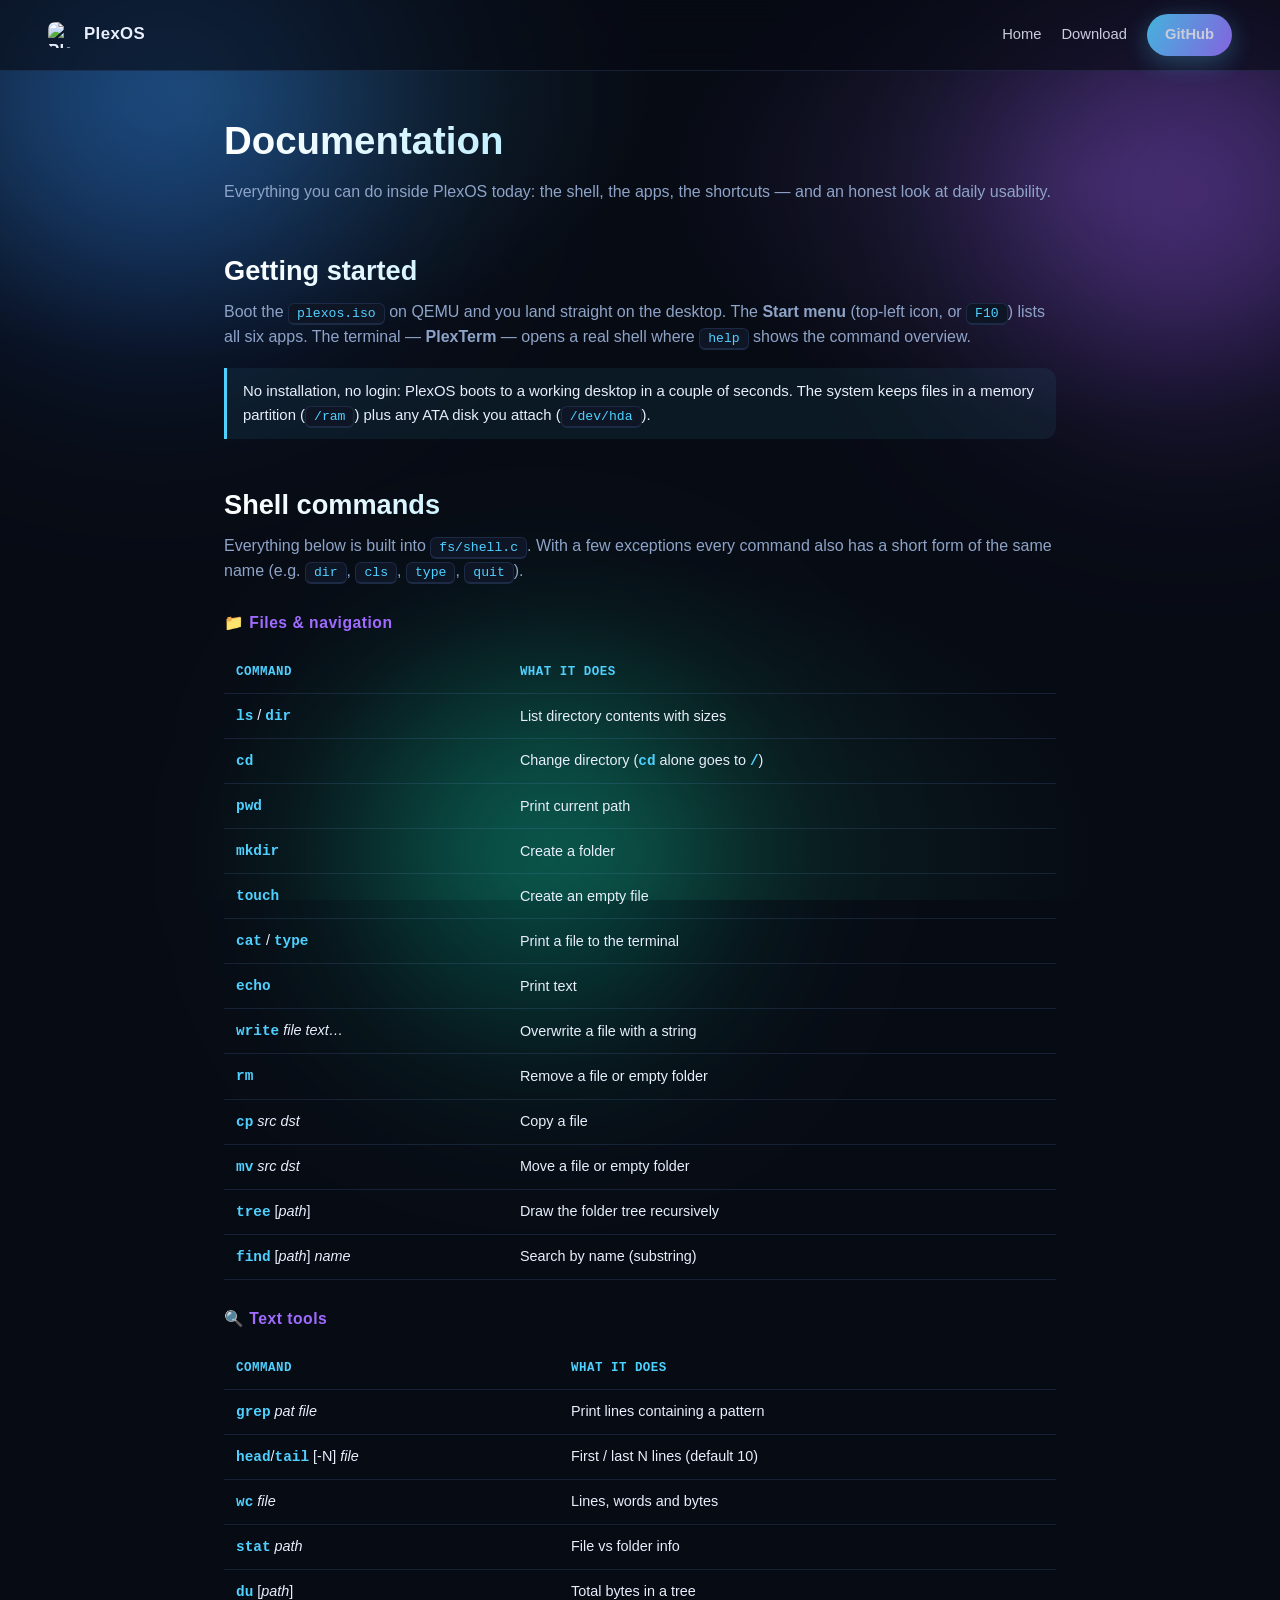
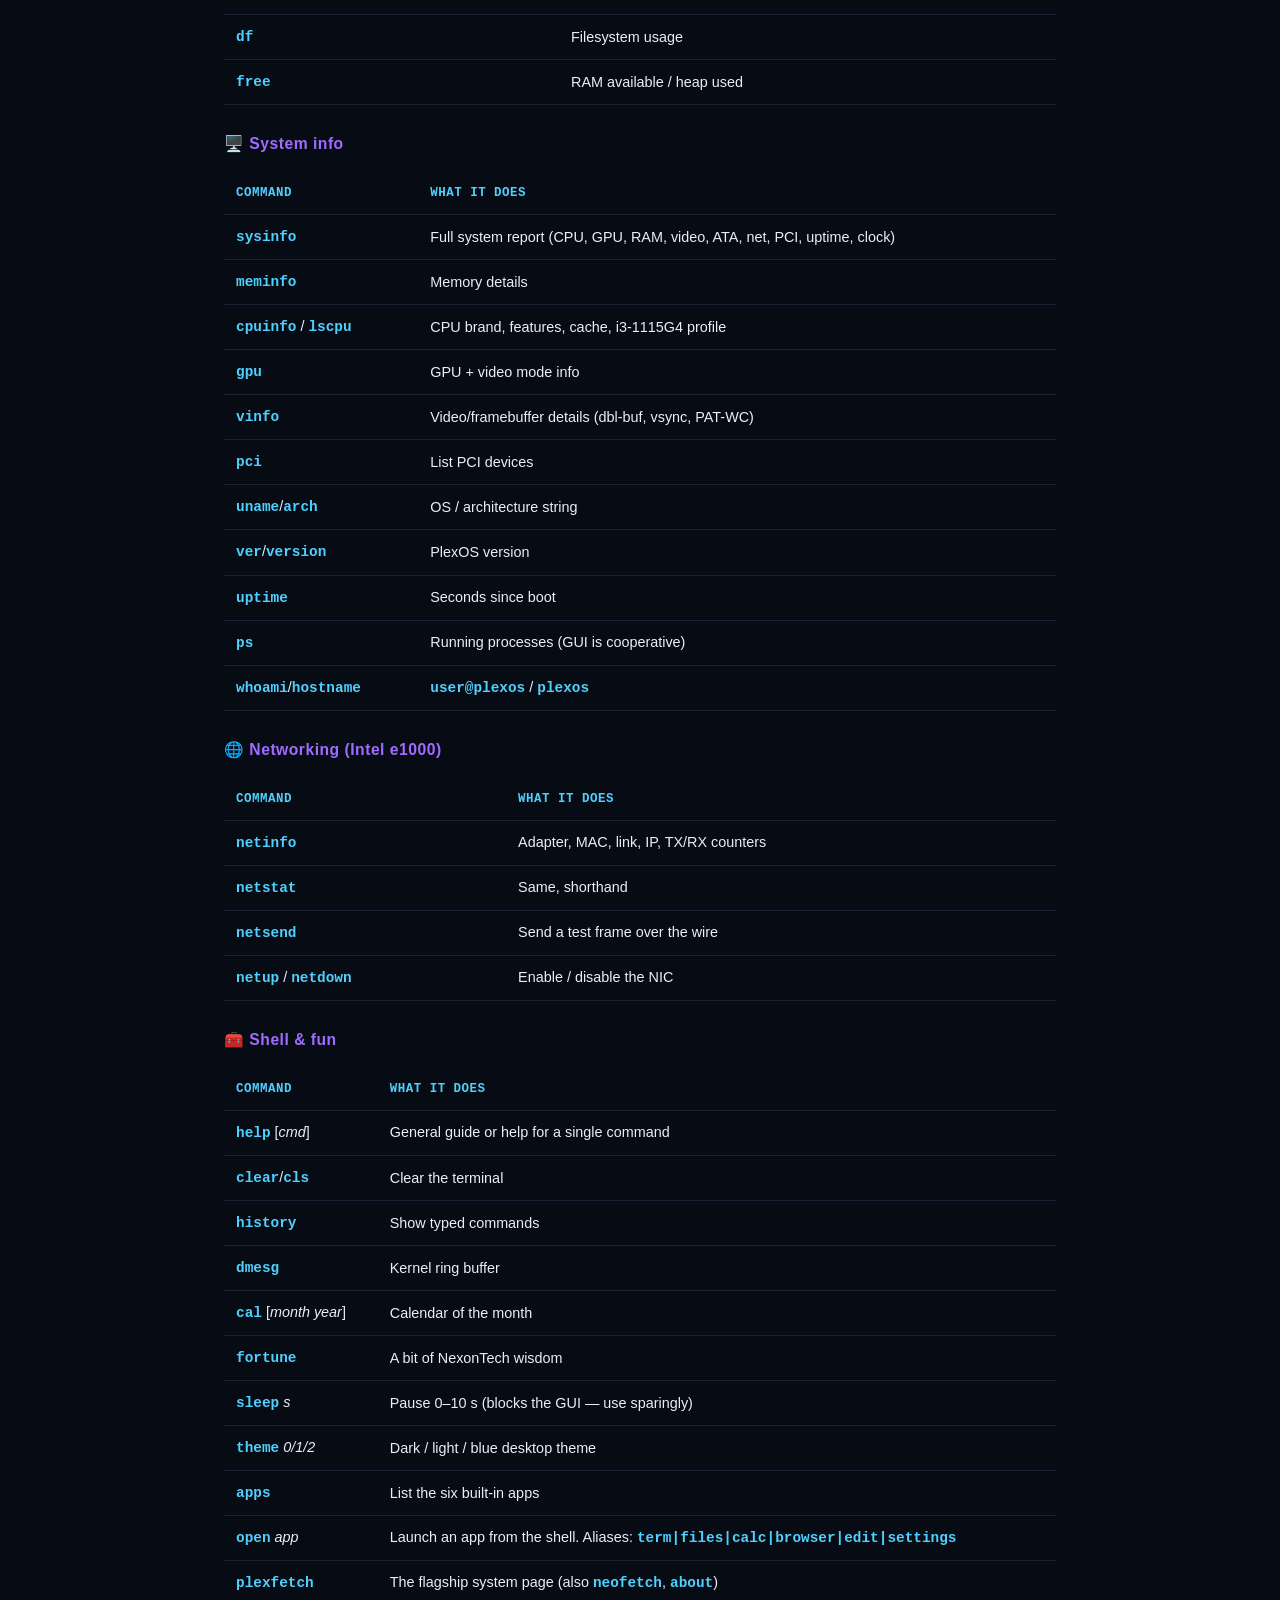
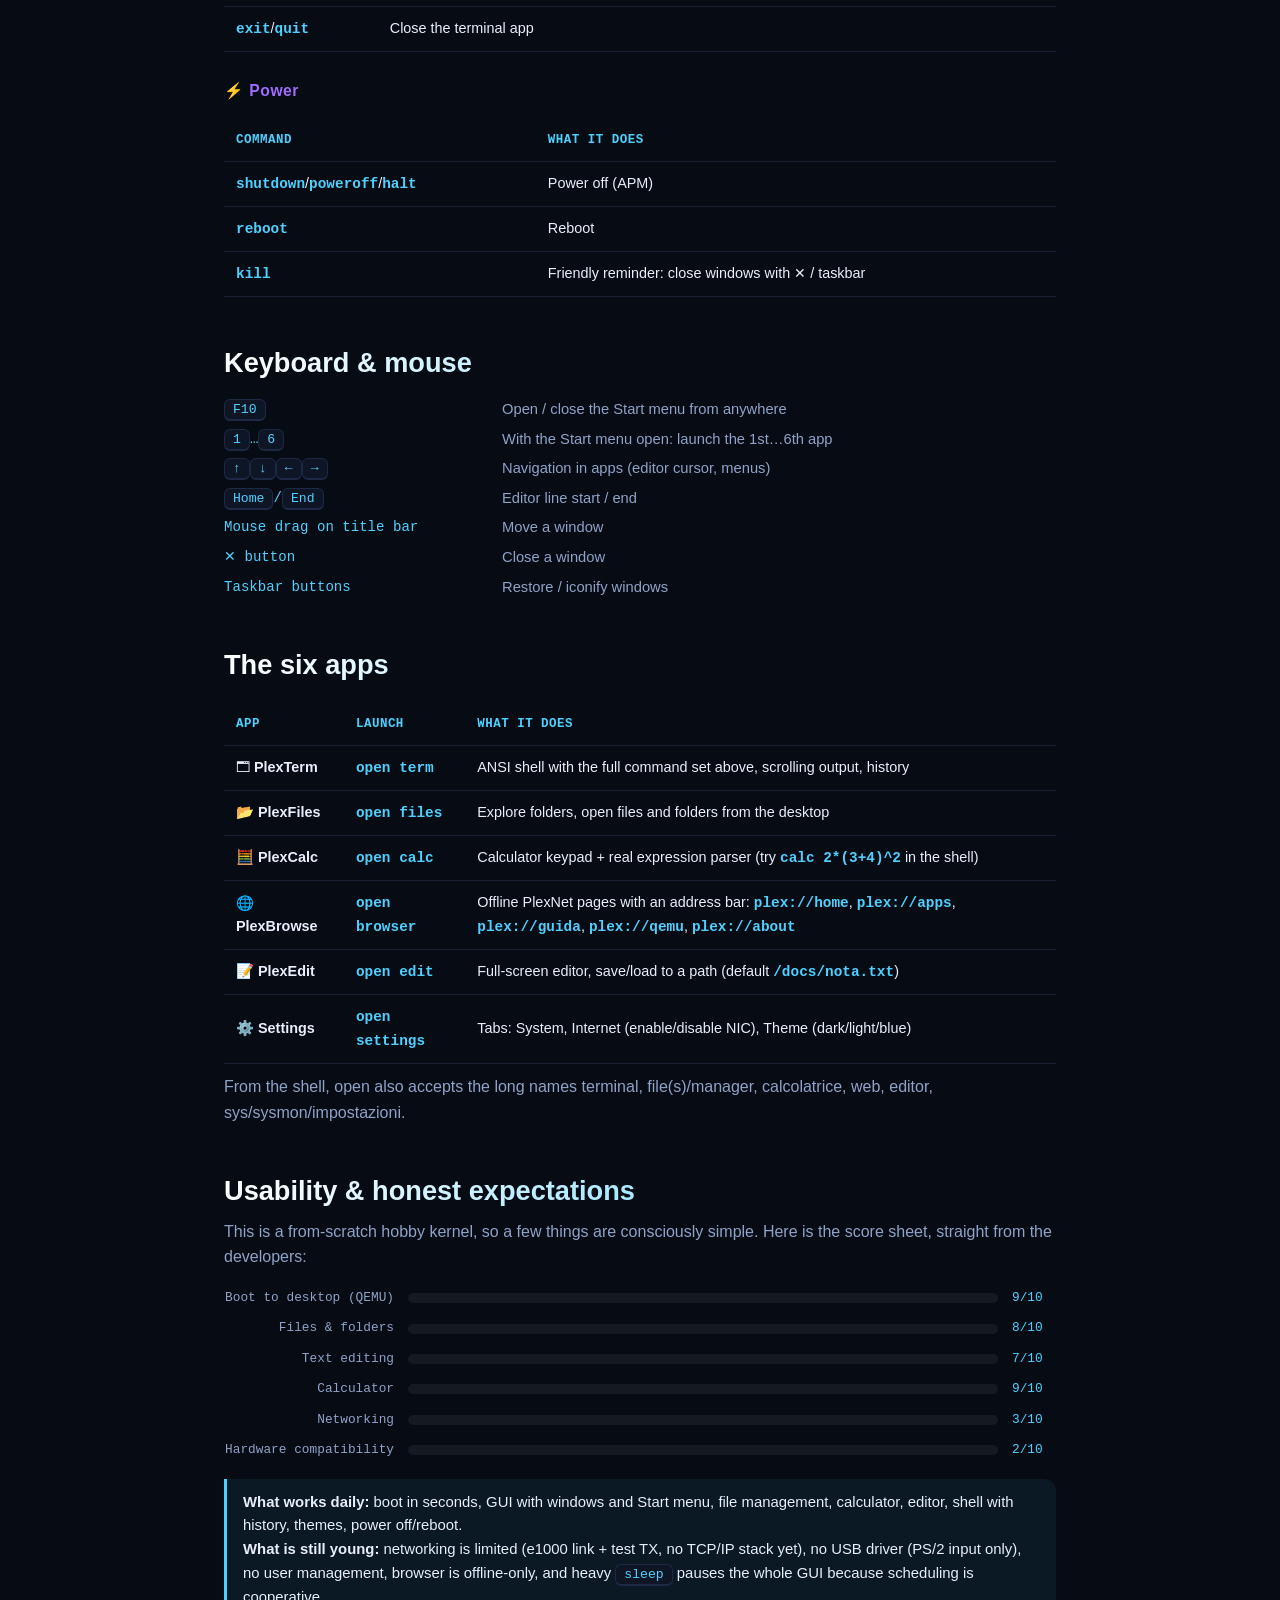
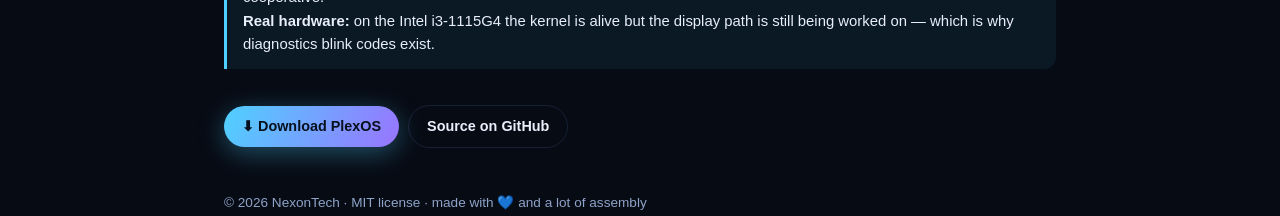
==== docs/docs.html @ 27c74709 "Add MIT license, English README, GitHub Pages website (docs) + documentation page" ====
<!doctype html>
<html lang="en">
<head>
<meta charset="utf-8">
<meta name="viewport" content="width=device-width,initial-scale=1">
<title>PlexOS — Documentation</title>
<meta name="description" content="PlexOS documentation: shell commands, available apps, shortcuts and honest notes about daily usability.">
<link rel="icon" href="https://raw.githubusercontent.com/NexonTechnux/PlexOS/main/logo.png">
<link rel="stylesheet" href="plexos.css">
</head>
<body>

<div class="aurora"></div>
<div class="orb orb1"></div>
<div class="orb orb2"></div>
<div class="orb orb3"></div>

<nav class="nav">
  <a class="brand" href="index.html">
    <img src="https://raw.githubusercontent.com/NexonTechnux/PlexOS/main/logo.png" alt="PlexOS logo">
    PlexOS
  </a>
  <div class="links">
    <a href="index.html">Home</a>
    <a href="index.html#download">Download</a>
    <a href="https://github.com/NexonTechnux/PlexOS" class="btn btn-grad">GitHub</a>
  </div>
</nav>

<div class="docs">

  <h1 class="s-title" style="font-size:2.4rem">Documentation</h1>
  <p>Everything you can do inside PlexOS today: the shell, the apps, the shortcuts — and an honest look at daily usability.</p>

  <h2>Getting started</h2>
  <p>Boot the <span class="kbd">plexos.iso</span> on QEMU and you land straight on the desktop. The <b>Start menu</b> (top-left icon, or <span class="kbd">F10</span>) lists all six apps. The terminal — <b>PlexTerm</b> — opens a real shell where <span class="kbd">help</span> shows the command overview.</p>
  <div class="note">No installation, no login: PlexOS boots to a working desktop in a couple of seconds. The system keeps files in a memory partition (<span class="kbd">/ram</span>) plus any ATA disk you attach (<span class="kbd">/dev/hda</span>).</div>

  <h2>Shell commands</h2>
  <p>Everything below is built into <span class="kbd">fs/shell.c</span>. With a few exceptions every command also has a short form of the same name (e.g. <span class="kbd">dir</span>, <span class="kbd">cls</span>, <span class="kbd">type</span>, <span class="kbd">quit</span>).</p>

  <div class="grp">📁 Files &amp; navigation</div>
  <table class="tbl">
    <tr><th>Command</th><th>What it does</th></tr>
    <tr><td><span class="c">ls</span> / <span class="c">dir</span></td><td>List directory contents with sizes</td></tr>
    <tr><td><span class="c">cd</span></td><td>Change directory (<span class="c">cd</span> alone goes to <span class="c">/</span>)</td></tr>
    <tr><td><span class="c">pwd</span></td><td>Print current path</td></tr>
    <tr><td><span class="c">mkdir</span></td><td>Create a folder</td></tr>
    <tr><td><span class="c">touch</span></td><td>Create an empty file</td></tr>
    <tr><td><span class="c">cat</span> / <span class="c">type</span></td><td>Print a file to the terminal</td></tr>
    <tr><td><span class="c">echo</span></td><td>Print text</td></tr>
    <tr><td><span class="c">write</span> <i>file text…</i></td><td>Overwrite a file with a string</td></tr>
    <tr><td><span class="c">rm</span></td><td>Remove a file or empty folder</td></tr>
    <tr><td><span class="c">cp</span> <i>src dst</i></td><td>Copy a file</td></tr>
    <tr><td><span class="c">mv</span> <i>src dst</i></td><td>Move a file or empty folder</td></tr>
    <tr><td><span class="c">tree</span> [<i>path</i>]</td><td>Draw the folder tree recursively</td></tr>
    <tr><td><span class="c">find</span> [<i>path</i>]<i> name</i></td><td>Search by name (substring)</td></tr>
  </table>

  <div class="grp">🔍 Text tools</div>
  <table class="tbl">
    <tr><th>Command</th><th>What it does</th></tr>
    <tr><td><span class="c">grep</span> <i>pat file</i></td><td>Print lines containing a pattern</td></tr>
    <tr><td><span class="c">head</span>/<span class="c">tail</span> [-N] <i>file</i></td><td>First / last N lines (default 10)</td></tr>
    <tr><td><span class="c">wc</span> <i>file</i></td><td>Lines, words and bytes</td></tr>
    <tr><td><span class="c">stat</span> <i>path</i></td><td>File vs folder info</td></tr>
    <tr><td><span class="c">du</span> [<i>path</i>]</td><td>Total bytes in a tree</td></tr>
    <tr><td><span class="c">df</span></td><td>Filesystem usage</td></tr>
    <tr><td><span class="c">free</span></td><td>RAM available / heap used</td></tr>
  </table>

  <div class="grp">🖥️ System info</div>
  <table class="tbl">
    <tr><th>Command</th><th>What it does</th></tr>
    <tr><td><span class="c">sysinfo</span></td><td>Full system report (CPU, GPU, RAM, video, ATA, net, PCI, uptime, clock)</td></tr>
    <tr><td><span class="c">meminfo</span></td><td>Memory details</td></tr>
    <tr><td><span class="c">cpuinfo</span> / <span class="c">lscpu</span></td><td>CPU brand, features, cache, i3-1115G4 profile</td></tr>
    <tr><td><span class="c">gpu</span></td><td>GPU + video mode info</td></tr>
    <tr><td><span class="c">vinfo</span></td><td>Video/framebuffer details (dbl-buf, vsync, PAT-WC)</td></tr>
    <tr><td><span class="c">pci</span></td><td>List PCI devices</td></tr>
    <tr><td><span class="c">uname</span>/<span class="c">arch</span></td><td>OS / architecture string</td></tr>
    <tr><td><span class="c">ver</span>/<span class="c">version</span></td><td>PlexOS version</td></tr>
    <tr><td><span class="c">uptime</span></td><td>Seconds since boot</td></tr>
    <tr><td><span class="c">ps</span></td><td>Running processes (GUI is cooperative)</td></tr>
    <tr><td><span class="c">whoami</span>/<span class="c">hostname</span></td><td><span class="c">user@plexos</span> / <span class="c">plexos</span></td></tr>
  </table>

  <div class="grp">🌐 Networking (Intel e1000)</div>
  <table class="tbl">
    <tr><th>Command</th><th>What it does</th></tr>
    <tr><td><span class="c">netinfo</span></td><td>Adapter, MAC, link, IP, TX/RX counters</td></tr>
    <tr><td><span class="c">netstat</span></td><td>Same, shorthand</td></tr>
    <tr><td><span class="c">netsend</span></td><td>Send a test frame over the wire</td></tr>
    <tr><td><span class="c">netup</span> / <span class="c">netdown</span></td><td>Enable / disable the NIC</td></tr>
  </table>

  <div class="grp">🧰 Shell &amp; fun</div>
  <table class="tbl">
    <tr><th>Command</th><th>What it does</th></tr>
    <tr><td><span class="c">help</span> [<i>cmd</i>]</td><td>General guide or help for a single command</td></tr>
    <tr><td><span class="c">clear</span>/<span class="c">cls</span></td><td>Clear the terminal</td></tr>
    <tr><td><span class="c">history</span></td><td>Show typed commands</td></tr>
    <tr><td><span class="c">dmesg</span></td><td>Kernel ring buffer</td></tr>
    <tr><td><span class="c">cal</span> [<i>month year</i>]</td><td>Calendar of the month</td></tr>
    <tr><td><span class="c">fortune</span></td><td>A bit of NexonTech wisdom</td></tr>
    <tr><td><span class="c">sleep</span> <i>s</i></td><td>Pause 0–10 s (blocks the GUI — use sparingly)</td></tr>
    <tr><td><span class="c">theme</span> <i>0/1/2</i></td><td>Dark / light / blue desktop theme</td></tr>
    <tr><td><span class="c">apps</span></td><td>List the six built-in apps</td></tr>
    <tr><td><span class="c">open</span> <i>app</i></td><td>Launch an app from the shell. Aliases: <span class="c">term|files|calc|browser|edit|settings</span></td></tr>
    <tr><td><span class="c">plexfetch</span></td><td>The flagship system page (also <span class="c">neofetch</span>, <span class="c">about</span>)</td></tr>
    <tr><td><span class="c">exit</span>/<span class="c">quit</span></td><td>Close the terminal app</td></tr>
  </table>

  <div class="grp">⚡ Power</div>
  <table class="tbl">
    <tr><th>Command</th><th>What it does</th></tr>
    <tr><td><span class="c">shutdown</span>/<span class="c">poweroff</span>/<span class="c">halt</span></td><td>Power off (APM)</td></tr>
    <tr><td><span class="c">reboot</span></td><td>Reboot</td></tr>
    <tr><td><span class="c">kill</span></td><td>Friendly reminder: close windows with ✕ / taskbar</td></tr>
  </table>

  <h2>Keyboard &amp; mouse</h2>
  <dl class="def">
    <dt><span class="kbd">F10</span></dt><dd>Open / close the Start menu from anywhere</dd>
    <dt><span class="kbd">1</span>…<span class="kbd">6</span></dt><dd>With the Start menu open: launch the 1st…6th app</dd>
    <dt><span class="kbd">↑</span><span class="kbd">↓</span><span class="kbd">←</span><span class="kbd">→</span></dt><dd>Navigation in apps (editor cursor, menus)</dd>
    <dt><span class="kbd">Home</span>/<span class="kbd">End</span></dt><dd>Editor line start / end</dd>
    <dt>Mouse drag on title bar</dt><dd>Move a window</dd>
    <dt>✕ button</dt><dd>Close a window</dd>
    <dt>Taskbar buttons</dt><dd>Restore / iconify windows</dd>
  </dl>

  <h2>The six apps</h2>
  <table class="tbl">
    <tr><th>App</th><th>Launch</th><th>What it does</th></tr>
    <tr><td>🗔 <b>PlexTerm</b></td><td><span class="c">open term</span></td><td>ANSI shell with the full command set above, scrolling output, history</td></tr>
    <tr><td>📂 <b>PlexFiles</b></td><td><span class="c">open files</span></td><td>Explore folders, open files and folders from the desktop</td></tr>
    <tr><td>🧮 <b>PlexCalc</b></td><td><span class="c">open calc</span></td><td>Calculator keypad + real expression parser (try <span class="c">calc 2*(3+4)^2</span> in the shell)</td></tr>
    <tr><td>🌐 <b>PlexBrowse</b></td><td><span class="c">open browser</span></td><td>Offline PlexNet pages with an address bar: <span class="c">plex://home</span>, <span class="c">plex://apps</span>, <span class="c">plex://guida</span>, <span class="c">plex://qemu</span>, <span class="c">plex://about</span></td></tr>
    <tr><td>📝 <b>PlexEdit</b></td><td><span class="c">open edit</span></td><td>Full-screen editor, save/load to a path (default <span class="c">/docs/nota.txt</span>)</td></tr>
    <tr><td>⚙️ <b>Settings</b></td><td><span class="c">open settings</span></td><td>Tabs: System, Internet (enable/disable NIC), Theme (dark/light/blue)</td></tr>
  </table>
  <p style="margin-top:10px">From the shell, <span class="c">open</span> also accepts the long names <span class="c">terminal</span>, <span class="c">file(s)/manager</span>, <span class="c">calcolatrice</span>, <span class="c">web</span>, <span class="c">editor</span>, <span class="c">sys/sysmon/impostazioni</span>.</p>

  <h2>Usability &amp; honest expectations</h2>
  <p>This is a from-scratch hobby kernel, so a few things are consciously simple. Here is the score sheet, straight from the developers:</p>
  <div class="bars">
    <div class="bar"><span class="lab">Boot to desktop (QEMU)</span><span class="tr"><span class="fl" style="width:92%"></span></span><span class="pct">9/10</span></div>
    <div class="bar"><span class="lab">Files &amp; folders</span><span class="tr"><span class="fl" style="width:78%"></span></span><span class="pct">8/10</span></div>
    <div class="bar"><span class="lab">Text editing</span><span class="tr"><span class="fl" style="width:72%"></span></span><span class="pct">7/10</span></div>
    <div class="bar"><span class="lab">Calculator</span><span class="tr"><span class="fl" style="width:88%"></span></span><span class="pct">9/10</span></div>
    <div class="bar"><span class="lab">Networking</span><span class="tr"><span class="fl" style="width:34%"></span></span><span class="pct">3/10</span></div>
    <div class="bar"><span class="lab">Hardware compatibility</span><span class="tr"><span class="fl" style="width:22%"></span></span><span class="pct">2/10</span></div>
  </div>
  <div class="note">
    <b>What works daily:</b> boot in seconds, GUI with windows and Start menu, file management, calculator, editor, shell with history, themes, power off/reboot.<br>
    <b>What is still young:</b> networking is limited (e1000 link + test TX, no TCP/IP stack yet), no USB driver (PS/2 input only), no user management, browser is offline-only, and heavy <span class="kbd">sleep</span> pauses the whole GUI because scheduling is cooperative.<br>
    <b>Real hardware:</b> on the Intel i3-1115G4 the kernel is alive but the display path is still being worked on — which is why diagnostics blink codes exist.
  </div>

  <p style="margin-top:36px"><a href="index.html#download" class="btn btn-grad">⬇ Download PlexOS</a> &nbsp;<a href="https://github.com/NexonTechnux/PlexOS" class="btn btn-ghost">Source on GitHub</a></p>

  <footer style="border-top:none;padding:30px 0 0">
    <div>© 2026 NexonTech · MIT license · made with 💙 and a lot of assembly</div>
  </footer>
</div>

<script src="plexos.js"></script>
</body>
</html>
---- docs/plexos.css ----
/* PlexOS — website theme (NexonTech) */
:root{
  --bg:#070b14;
  --bg2:#0b1220;
  --card:#0e1626;
  --card2:#121c30;
  --line:rgba(120,160,255,.14);
  --txt:#e8eefc;
  --mut:#8ea3c8;
  --acc:#4fd1ff;
  --acc2:#a06bff;
  --acc3:#2bffb0;
  --grad:linear-gradient(115deg,#4fd1ff,#a06bff 55%,#ff6ac2);
  --mono:ui-monospace,SFMono-Regular,Menlo,Consolas,monospace;
  --sans:-apple-system,BlinkMacSystemFont,"Segoe UI",Roboto,Inter,sans-serif;
  --radius:16px;
}
*{box-sizing:border-box;margin:0;padding:0}
html{scroll-behavior:smooth}
body{
  background:var(--bg);
  color:var(--txt);
  font-family:var(--sans);
  line-height:1.6;
  overflow-x:hidden;
}
::selection{background:rgba(79,209,255,.3)}
::-webkit-scrollbar{width:10px}
::-webkit-scrollbar-track{background:var(--bg)}
::-webkit-scrollbar-thumb{background:linear-gradient(var(--acc),var(--acc2));border-radius:6px}

/* ---------- animated aurora background ---------- */
.aurora{
  position:fixed;inset:0;z-index:-3;overflow:hidden;
  background:
    radial-gradient(60% 50% at 15% 10%,rgba(79,209,255,.16),transparent 60%),
    radial-gradient(55% 45% at 85% 20%,rgba(160,107,255,.15),transparent 60%),
    radial-gradient(60% 55% at 50% 95%,rgba(43,255,176,.10),transparent 60%),
    var(--bg);
}
.orb{
  position:fixed;border-radius:50%;filter:blur(90px);opacity:.5;z-index:-2;
  mix-blend-mode:screen;will-change:transform;
}
.orb1{width:52vmax;height:52vmax;top:-18vmax;left:-14vmax;background:radial-gradient(circle,#1f6fff,transparent 65%);animation:drift 24s ease-in-out infinite}
.orb2{width:46vmax;height:46vmax;top:-8vmax;right:-16vmax;background:radial-gradient(circle,#9b4dff,transparent 65%);animation:drift 30s ease-in-out -8s infinite reverse}
.orb3{width:40vmax;height:40vmax;bottom:-16vmax;left:22vmax;background:radial-gradient(circle,#00d9a6,transparent 65%);animation:drift 27s ease-in-out -14s infinite}
@keyframes drift{
  0%,100%{transform:translate(0,0) scale(1)}
  33%{transform:translate(6vmax,4vmax) scale(1.12)}
  66%{transform:translate(-5vmax,3vmax) scale(.92)}
}
#fx{position:fixed;inset:0;z-index:-1;pointer-events:none}

/* ---------- nav ---------- */
.nav{
  position:fixed;top:0;left:0;right:0;z-index:50;
  display:flex;align-items:center;gap:22px;
  padding:14px clamp(18px,5vw,48px);
  background:rgba(7,11,20,.62);
  backdrop-filter:blur(14px);
  -webkit-backdrop-filter:blur(14px);
  border-bottom:1px solid var(--line);
}
.nav a{color:var(--txt);text-decoration:none;font-size:.92rem;opacity:.85;transition:.25s}
.nav a:hover{opacity:1;color:var(--acc)}
.nav .brand{display:flex;align-items:center;gap:10px;font-weight:700;font-size:1.05rem;letter-spacing:.4px;opacity:1}
.nav .brand img{width:26px;height:26px;border-radius:7px;animation:spinlogo 9s linear infinite}
@keyframes spinlogo{0%{filter:drop-shadow(0 0 0 rgba(79,209,255,0))}50%{filter:drop-shadow(0 0 10px rgba(79,209,255,.8))}100%{filter:drop-shadow(0 0 0 rgba(79,209,255,0))}}
.nav .links{margin-left:auto;display:flex;gap:20px;align-items:center}
.nav .links a{white-space:nowrap}
.btn{
  display:inline-flex;align-items:center;gap:8px;
  padding:9px 18px;border-radius:999px;text-decoration:none;
  font-weight:600;font-size:.9rem;cursor:pointer;border:none;
  position:relative;overflow:hidden;transition:.28s;
}
.btn-ghost{background:transparent;color:var(--txt);border:1px solid var(--line)}
.btn-ghost:hover{border-color:var(--acc);color:var(--acc);transform:translateY(-2px)}
.btn-grad{
  background:var(--grad);background-size:200% 200%;color:#06101c;
  animation:gradw 6s ease infinite;
  box-shadow:0 6px 26px rgba(79,209,255,.35);
}
.btn-grad:hover{transform:translateY(-3px);box-shadow:0 10px 34px rgba(160,107,255,.5)}
.btn-grad::after{
  content:"";position:absolute;top:0;left:-120%;width:60%;height:100%;
  background:linear-gradient(100deg,transparent,rgba(255,255,255,.45),transparent);
  transform:skewX(-20deg);transition:.4s;
}
.btn-grad:hover::after{left:130%}
@keyframes gradw{0%,100%{background-position:0% 50%}50%{background-position:100% 50%}}

/* ---------- hero ---------- */
.hero{
  min-height:100vh;display:flex;flex-direction:column;
  align-items:center;justify-content:center;text-align:center;
  padding:90px 24px 40px;position:relative;
}
.hero .logo{border-radius:22px;box-shadow:0 0 60px rgba(79,209,255,.45);width:96px;height:96px;margin-bottom:28px;animation:logopulse 3.2s ease-in-out infinite}
@keyframes logopulse{
  0%,100%{box-shadow:0 0 30px rgba(79,209,255,.35);transform:translateY(0)}
  50%{box-shadow:0 0 70px rgba(160,107,255,.6);transform:translateY(-8px)}
}
.hero h1{
  font-size:clamp(3rem,10vw,6.4rem);font-weight:800;letter-spacing:-.02em;line-height:1.05;
  background:var(--grad);background-size:200% auto;color:transparent;background-clip:text;-webkit-background-clip:text;
  animation:gradtext 5s ease infinite;
}
@keyframes gradtext{0%,100%{background-position:0% 50%}50%{background-position:100% 50%}}
.hero .tag{
  margin-top:18px;font-size:clamp(1rem,2.4vw,1.25rem);color:var(--mut);
  min-height:1.7em;font-family:var(--mono);
}
.hero .tag .cursor{display:inline-block;width:.55em;margin-left:2px;animation:blink 1s steps(2) infinite}
@keyframes blink{50%{opacity:0}}
.chips{margin-top:26px;display:flex;gap:10px;flex-wrap:wrap;justify-content:center}
.chip{
  font-family:var(--mono);font-size:.78rem;padding:6px 14px;border-radius:999px;
  border:1px solid var(--line);color:var(--mut);background:rgba(14,22,38,.6);
}
.chip b{color:var(--acc);font-weight:600}
.hero .cta{margin-top:34px;display:flex;gap:14px;flex-wrap:wrap;justify-content:center}
.scrollhint{
  margin-top:auto;margin-top:56px;color:var(--mut);font-size:.8rem;
  display:flex;flex-direction:column;align-items:center;gap:6px;animation:bob 2s ease-in-out infinite;
}
@keyframes bob{0%,100%{transform:translateY(0)}50%{transform:translateY(8px)}}
.scrollhint:after{content:"";width:1px;height:46px;background:linear-gradient(var(--acc),transparent)}

/* ---------- sections ---------- */
section{max-width:1080px;margin:0 auto;padding:76px 24px}
.s-title{
  font-size:clamp(1.6rem,4vw,2.3rem);font-weight:800;margin-bottom:8px;
  background:linear-gradient(90deg,#fff,var(--acc));background-clip:text;-webkit-background-clip:text;color:transparent;
}
.s-sub{color:var(--mut);margin-bottom:40px;max-width:640px;font-size:1.02rem}
.grid{display:grid;gap:18px}
.g3{grid-template-columns:repeat(auto-fit,minmax(250px,1fr))}
.g2{grid-template-columns:repeat(auto-fit,minmax(300px,1fr))}
.card{
  background:linear-gradient(160deg,var(--card),var(--card2));
  border:1px solid var(--line);border-radius:var(--radius);
  padding:26px;position:relative;overflow:hidden;transition:.35s cubic-bezier(.2,.7,.3,1.2);
}
.card::before{
  content:"";position:absolute;inset:0;opacity:0;transition:.35s;
  background:
    radial-gradient(120% 80% at 20% 0%,rgba(79,209,255,.16),transparent 55%),
    radial-gradient(120% 90% at 90% 100%,rgba(160,107,255,.14),transparent 55%);
}
.card:hover{transform:translateY(-8px);border-color:rgba(79,209,255,.4);box-shadow:0 18px 50px rgba(0,0,0,.5)}
.card:hover::before{opacity:1}
.card .ico{font-size:1.9rem;margin-bottom:14px;display:inline-block}
.card h3{font-size:1.08rem;margin-bottom:8px}
.card p{color:var(--mut);font-size:.92rem}
.card .mono{font-family:var(--mono);font-size:.8rem;color:var(--acc)}

/* ---------- terminal demo ---------- */
.demowrap{display:flex;justify-content:center;margin-top:10px}
.term{
  width:min(760px,100%);border-radius:14px;overflow:hidden;
  border:1px solid var(--line);
  box-shadow:0 24px 80px rgba(0,0,0,.55);
  background:#0a0f1c;
}
.term.topbar{
  display:flex;align-items:center;gap:8px;padding:12px 16px;
  background:rgba(20,30,52,.8);border-bottom:1px solid var(--line);
}
.dot{width:12px;height:12px;border-radius:50%}
.dot.r{background:#ff5f57}.dot.y{background:#febc2e}.dot.g{background:#28c840}
.term .title{margin-left:auto;color:var(--mut);font-family:var(--mono);font-size:.78rem;padding-right:8px}
.term .body{padding:20px;font-family:var(--mono);font-size:.86rem;white-space:pre;min-height:240px;color:var(--txt)}
.term .body .p{color:var(--acc)}
.term .body .ok{color:var(--acc3)}
.cursor{display:inline-block;width:.5em;background:var(--acc);animation:blink 1s steps(2) infinite;vertical-align:-2px;border-radius:1px}

/* ---------- apps ---------- */
.app{display:flex;gap:16px;align-items:flex-start}
.app .ico{font-size:1.8rem;line-height:1;min-width:44px;text-align:center}
.app h3{margin-bottom:4px}
.app .tag{font-family:var(--mono);font-size:.7rem;color:var(--acc2);letter-spacing:.6px;text-transform:uppercase;margin-bottom:8px;display:block}

/* ---------- showcase ---------- */
.shots{display:grid;gap:20px;grid-template-columns:repeat(auto-fit,minmax(280px,1fr))}
.shot{border:1px solid var(--line);border-radius:var(--radius);overflow:hidden;background:var(--card);transition:.35s}
.shot:hover{transform:scale(1.02);box-shadow:0 20px 60px rgba(0,0,0,.5)}
.shot img{display:block;width:100%;height:auto;border-bottom:1px solid var(--line)}
.shot .cap{padding:12px 16px;font-size:.85rem;color:var(--mut);font-family:var(--mono)}

/* ---------- download ---------- */
.dload{display:flex;flex-direction:column;gap:14px}
.drow{
  display:flex;align-items:center;gap:18px;flex-wrap:wrap;
  background:linear-gradient(150deg,var(--card),var(--card2));
  border:1px solid var(--line);border-radius:var(--radius);
  padding:22px 26px;transition:.3s;
}
.drow:hover{border-color:rgba(79,209,255,.45);box-shadow:0 14px 44px rgba(0,0,0,.45)}
.drow .meta{flex:1;min-width:200px}
.drow .v{font-family:var(--mono);font-size:.78rem;color:var(--acc);letter-spacing:.5px}
.drow .n{font-weight:700;font-size:1.05rem;margin:2px 0}
.drow .d{color:var(--mut);font-size:.85rem}
.spinner{
  width:54px;height:54px;border-radius:50%;margin:30px auto;
  border:3px solid var(--line);border-top-color:var(--acc);
  animation:spin 1s linear infinite;
}
@keyframes spin{to{transform:rotate(360deg)}}
.errdl{display:flex;gap:10px;align-items:center;justify-content:center;color:var(--mut);font-size:.9rem}

/* ---------- footer ---------- */
footer{
  border-top:1px solid var(--line);padding:40px 24px;
  display:flex;flex-wrap:wrap;gap:16px;align-items:center;justify-content:space-between;
  color:var(--mut);font-size:.85rem;max-width:1080px;margin:0 auto;
}
footer .fb a{color:var(--acc);text-decoration:none}
footer .fb a:hover{text-decoration:underline}

/* ---------- reveal ---------- */
.reveal{opacity:0;transform:translateY(26px);transition:opacity .7s ease,transform .7s cubic-bezier(.2,.7,.3,1)}
.reveal.in{opacity:1;transform:none}
@media (prefers-reduced-motion:reduce){
  *{animation:none!important;transition:none!important}
  .reveal{opacity:1;transform:none}
}

/* ---------- docs page ---------- */
.docs{max-width:880px;margin:0 auto;padding:110px 24px 60px}
.docs h2{font-size:1.7rem;font-weight:800;margin:44px 0 6px;background:linear-gradient(90deg,#fff,var(--acc));background-clip:text;-webkit-background-clip:text;color:transparent}
.docs h2:first-child{margin-top:0}
.docs p{color:var(--mut);margin-bottom:14px}
.docs .note{
  border-left:3px solid var(--acc);background:rgba(79,209,255,.07);
  padding:12px 16px;border-radius:0 12px 12px 0;color:var(--txt);margin:18px 0;font-size:.93rem;
}
table.tbl{width:100%;border-collapse:collapse;margin:18px 0 6px;font-size:.9rem}
.tbl th,.tbl td{text-align:left;padding:10px 12px;border-bottom:1px solid var(--line)}
.tbl th{color:var(--acc);font-family:var(--mono);font-size:.78rem;letter-spacing:.5px;text-transform:uppercase}
.tbl td{color:var(--txt)}
.tbl td .c{font-family:var(--mono);color:var(--acc);font-weight:600}
.grp{color:var(--acc2);font-weight:700;margin-top:26px;font-size:.98rem;letter-spacing:.5px}
.kbd{
  font-family:var(--mono);font-size:.82rem;background:var(--card);border:1px solid var(--line);
  border-bottom-width:2px;border-radius:6px;padding:2px 8px;color:var(--acc);
}
dl.def{display:grid;grid-template-columns:minmax(150px,260px) 1fr;gap:6px 18px;margin-top:14px}
dl.def dt{font-family:var(--mono);color:var(--acc);font-size:.88rem}
dl.def dd{color:var(--mut);margin:0;font-size:.92rem}
.bars{margin:18px 0}
.bar{display:flex;align-items:center;gap:14px;margin:10px 0;font-family:var(--mono);font-size:.8rem}
.bar .lab{width:170px;color:var(--mut);text-align:right}
.bar .tr{flex:1;background:rgba(255,255,255,.06);border-radius:99px;height:10px;overflow:hidden}
.bar .fl{height:100%;border-radius:99px;background:var(--grad);animation:grow 1.4s cubic-bezier(.2,.7,.3,1) both;transform-origin:left}
.bar .pct{width:44px;color:var(--acc)}
@keyframes grow{from{width:0}}
@media (max-width:640px){
  .nav .links a:not(.btn){display:none}
  dl.def{grid-template-columns:1fr}
  .bar .lab{width:110px}
}
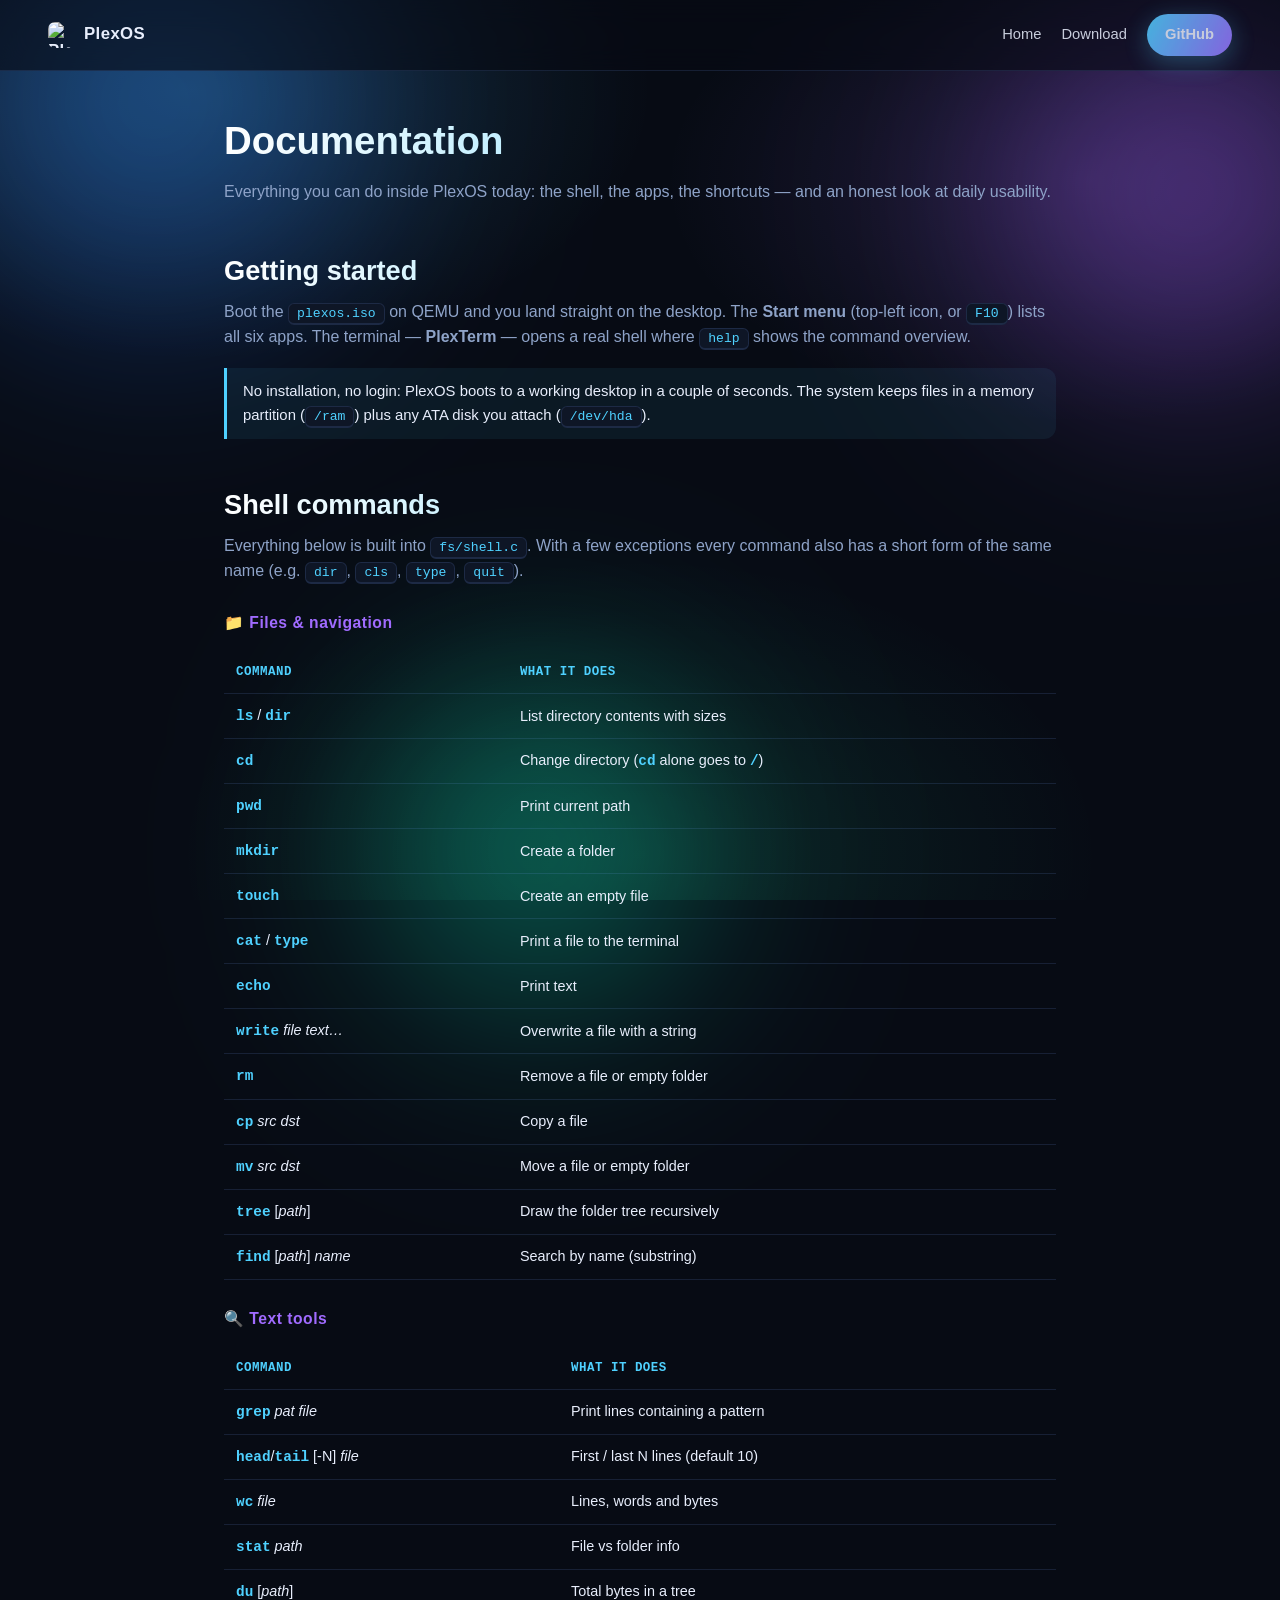
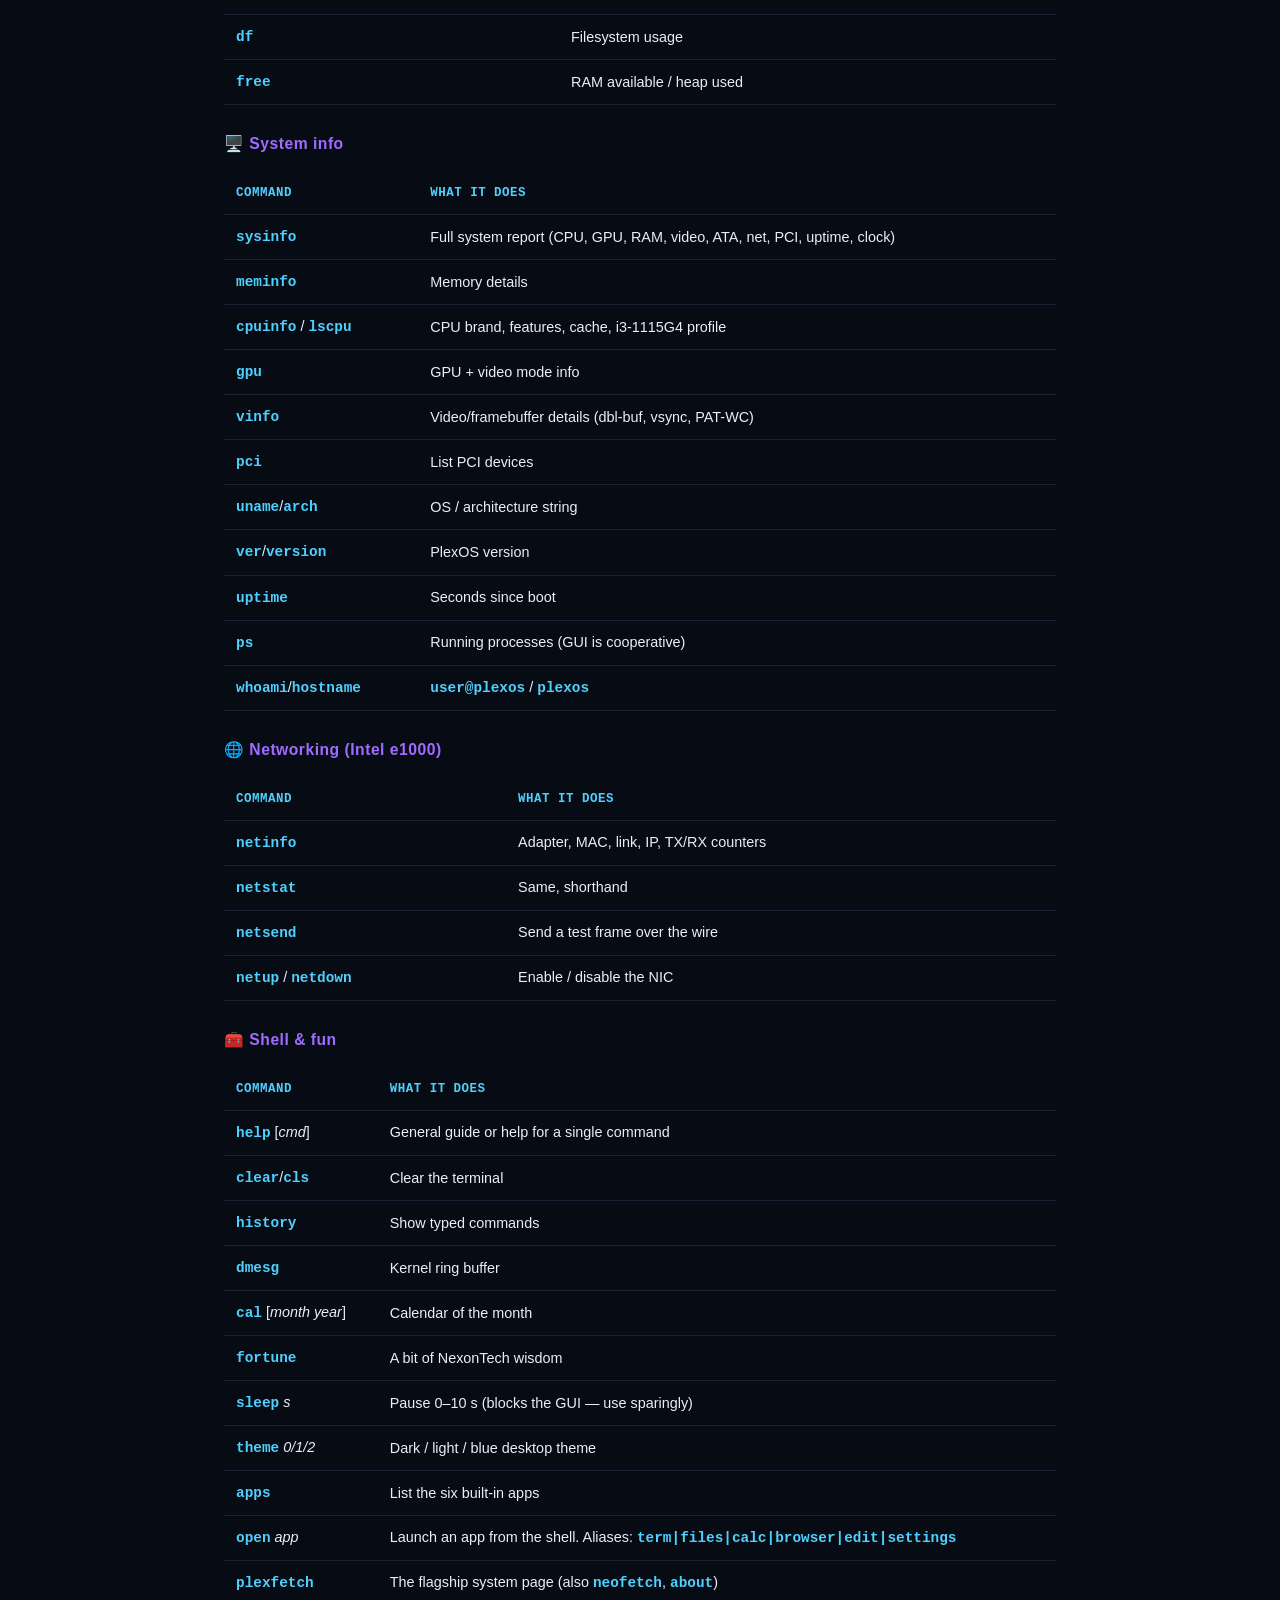
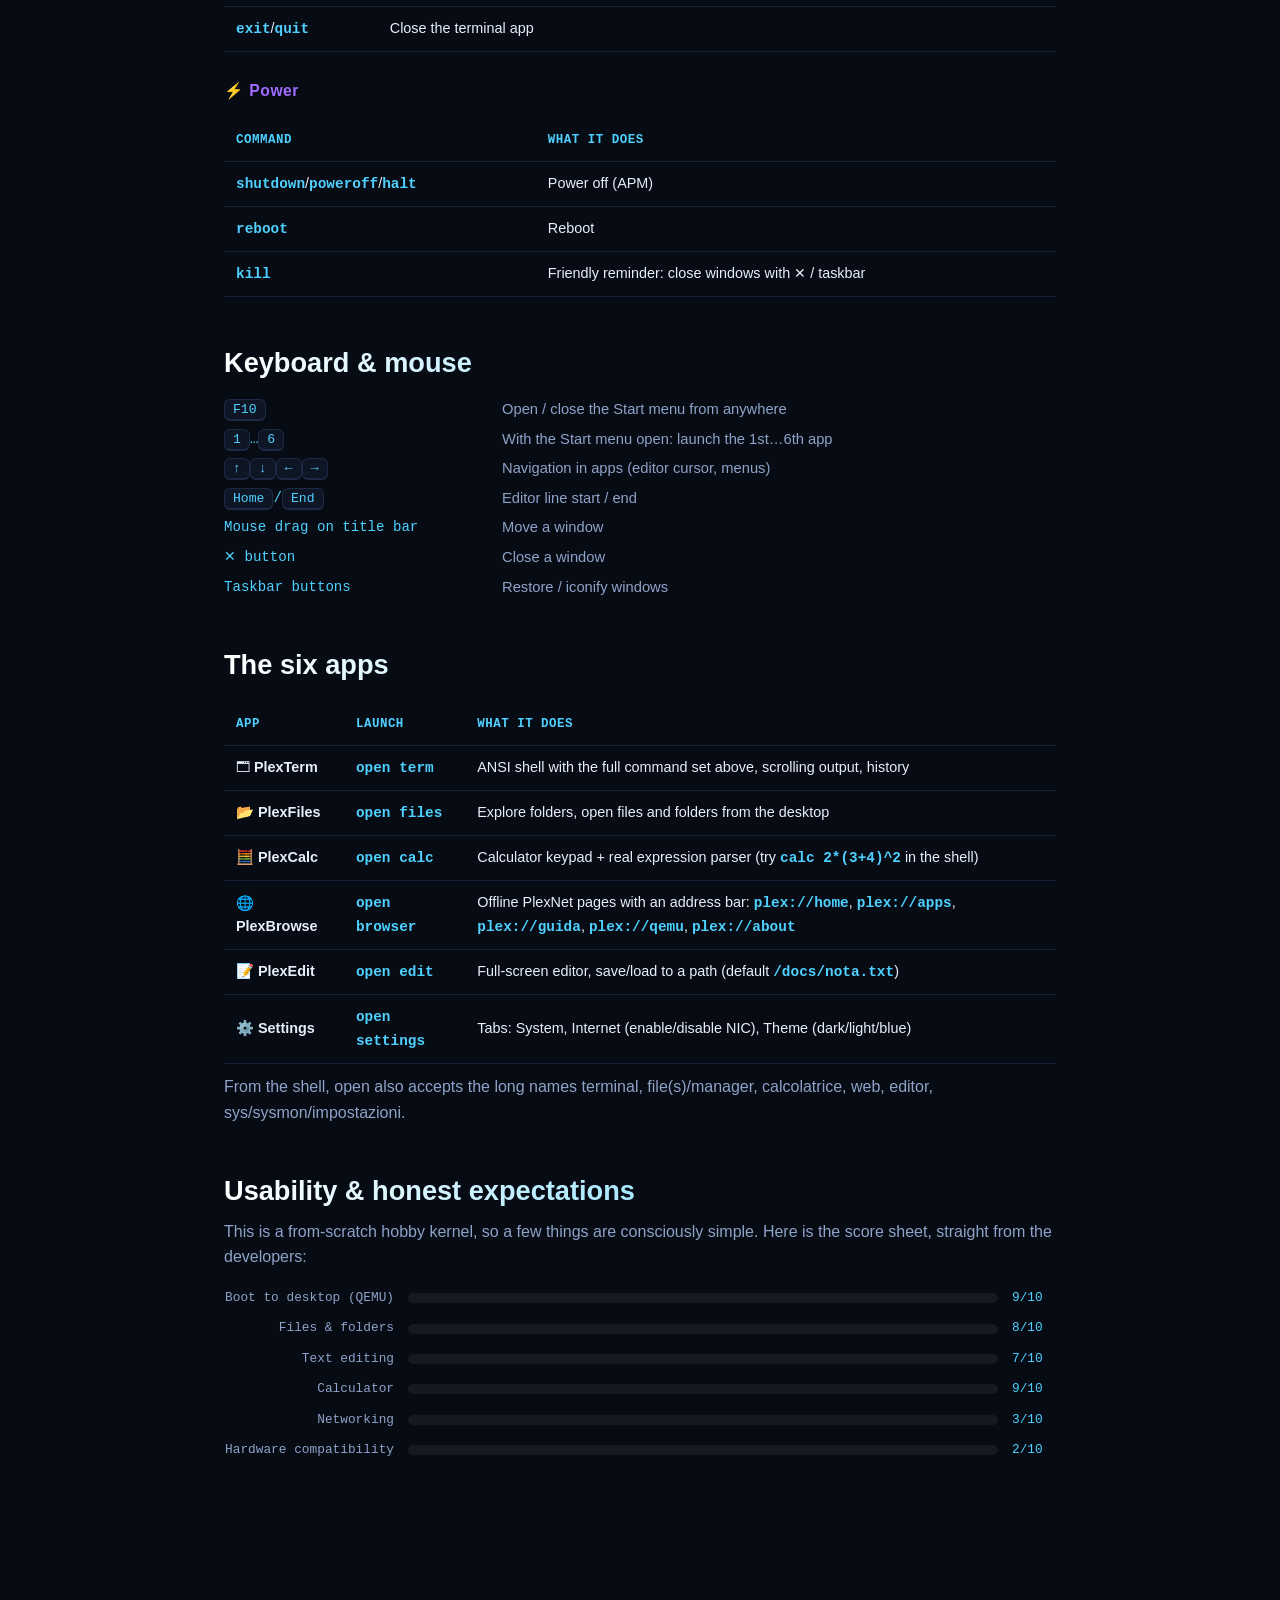
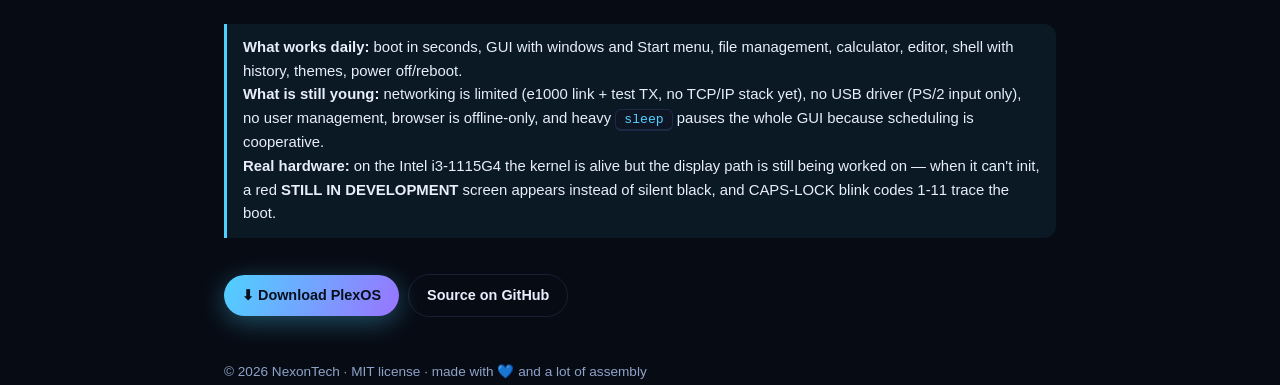
==== commit 88fcabfc: "fb: red 'STILL IN DEVELOPMENT' notice when display cannot init; site/README/release updated" ====
--- a/docs/docs.html
+++ b/docs/docs.html
@@ -152,10 +152,14 @@
     <div class="bar"><span class="lab">Networking</span><span class="tr"><span class="fl" style="width:34%"></span></span><span class="pct">3/10</span></div>
     <div class="bar"><span class="lab">Hardware compatibility</span><span class="tr"><span class="fl" style="width:22%"></span></span><span class="pct">2/10</span></div>
   </div>
+  <div class="devbar reveal">
+    <span class="devbadge">⚠ Still in development</span>
+    <span><b>Display on real hardware / forced 1080p:</b> the kernel keeps running but shows a red "STILL IN DEVELOPMENT" notice when the display can't be initialized.</span>
+  </div>
   <div class="note">
     <b>What works daily:</b> boot in seconds, GUI with windows and Start menu, file management, calculator, editor, shell with history, themes, power off/reboot.<br>
     <b>What is still young:</b> networking is limited (e1000 link + test TX, no TCP/IP stack yet), no USB driver (PS/2 input only), no user management, browser is offline-only, and heavy <span class="kbd">sleep</span> pauses the whole GUI because scheduling is cooperative.<br>
-    <b>Real hardware:</b> on the Intel i3-1115G4 the kernel is alive but the display path is still being worked on — which is why diagnostics blink codes exist.
+    <b>Real hardware:</b> on the Intel i3-1115G4 the kernel is alive but the display path is still being worked on — when it can't init, a red <b>STILL IN DEVELOPMENT</b> screen appears instead of silent black, and CAPS-LOCK blink codes 1-11 trace the boot.
   </div>
 
   <p style="margin-top:36px"><a href="index.html#download" class="btn btn-grad">⬇ Download PlexOS</a> &nbsp;<a href="https://github.com/NexonTechnux/PlexOS" class="btn btn-ghost">Source on GitHub</a></p>
--- a/docs/plexos.css
+++ b/docs/plexos.css
@@ -256,6 +256,27 @@
 .bar .fl{height:100%;border-radius:99px;background:var(--grad);animation:grow 1.4s cubic-bezier(.2,.7,.3,1) both;transform-origin:left}
 .bar .pct{width:44px;color:var(--acc)}
 @keyframes grow{from{width:0}}
+
+/* badge rosso "STILL IN DEVELOPMENT" (display reale / 1080p) */
+.devbadge{
+  display:inline-flex;align-items:center;gap:8px;
+  font-family:var(--mono);font-weight:800;letter-spacing:1px;text-transform:uppercase;
+  font-size:.72rem;padding:7px 14px;border-radius:999px;
+  color:#ffd7d7;background:linear-gradient(90deg,#5a0f0f,#7a1212);
+  border:1px solid #ff5b5b;box-shadow:0 0 18px rgba(255,60,60,.35);
+  animation:devpulse 2.2s ease-in-out infinite;
+}
+@keyframes devpulse{
+  0%,100%{box-shadow:0 0 12px rgba(255,60,60,.25);opacity:.95}
+  50%{box-shadow:0 0 26px rgba(255,60,60,.7);opacity:1}
+}
+.devbar{
+  display:flex;align-items:center;gap:12px;margin:18px 0;flex-wrap:wrap;
+  border:1px solid rgba(255,91,91,.4);border-radius:14px;padding:14px 18px;
+  background:rgba(90,15,15,.22);
+}
+.devbar b{color:#ff8d8d;text-transform:uppercase;letter-spacing:1px}
+.devbar span{color:#ffd7d7;font-size:.9rem}
 @media (max-width:640px){
   .nav .links a:not(.btn){display:none}
   dl.def{grid-template-columns:1fr}
